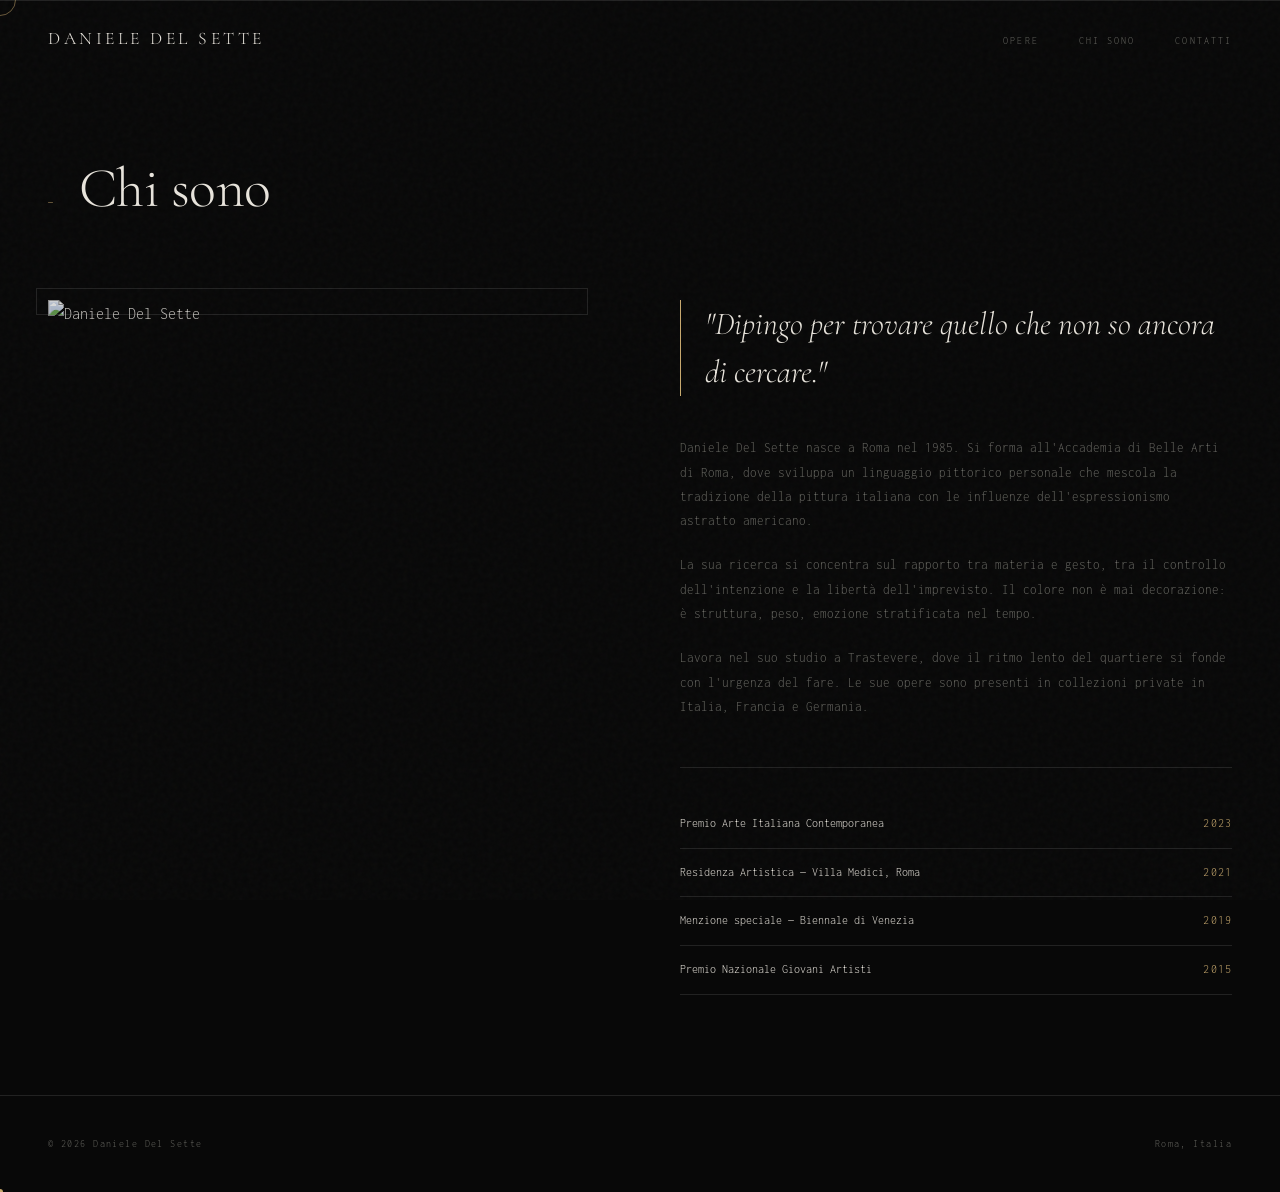
==== chi-sono/index.html @ 77f0a61c "refactoring" ====
<!DOCTYPE html>
<html lang="it">
<head>
  <meta charset="UTF-8">
  <meta name="viewport" content="width=device-width, initial-scale=1.0">
  <title>Chi sono — Daniele Del Sette</title>
  <link rel="stylesheet" href="../shared.css">
  <link rel="stylesheet" href="style.css">
</head>
<body>

  <nav id="nav">
    <a class="nav-logo" href="../home/">Daniele Del Sette</a>
    <ul class="nav-links">
      <li><a href="../opere/">Opere</a></li>
      <li><a href="../chi-sono/">Chi sono</a></li>
      <li><a href="../contatti/">Contatti</a></li>
    </ul>
  </nav>

  <section class="section page-section">
    <div class="section-header reveal">
      <span class="section-num">—</span>
      <h1 class="section-title">Chi sono</h1>
    </div>

    <div class="about-grid">

      <div class="about-image reveal">
        <!-- Sostituisci con una foto dell'artista -->
        <img src="../../immagini/artista.jpg" alt="Daniele Del Sette">
      </div>

      <div class="about-text">
        <blockquote class="about-quote reveal">
          "Dipingo per trovare quello che non so ancora di cercare."
        </blockquote>

        <div class="about-body reveal">
          <p>
            Daniele Del Sette nasce a Roma nel 1985. Si forma all'Accademia di Belle Arti
            di Roma, dove sviluppa un linguaggio pittorico personale che mescola la
            tradizione della pittura italiana con le influenze dell'espressionismo astratto
            americano.
          </p>
          <p>
            La sua ricerca si concentra sul rapporto tra materia e gesto, tra il controllo
            dell'intenzione e la libertà dell'imprevisto. Il colore non è mai decorazione:
            è struttura, peso, emozione stratificata nel tempo.
          </p>
          <p>
            Lavora nel suo studio a Trastevere, dove il ritmo lento del quartiere si
            fonde con l'urgenza del fare. Le sue opere sono presenti in collezioni
            private in Italia, Francia e Germania.
          </p>
        </div>

        <div class="about-awards reveal">
          <!-- Modifica con i premi reali dell'artista -->
          <div class="award-item">
            <span class="award-name">Premio Arte Italiana Contemporanea</span>
            <span class="award-year">2023</span>
          </div>
          <div class="award-item">
            <span class="award-name">Residenza Artistica — Villa Medici, Roma</span>
            <span class="award-year">2021</span>
          </div>
          <div class="award-item">
            <span class="award-name">Menzione speciale — Biennale di Venezia</span>
            <span class="award-year">2019</span>
          </div>
          <div class="award-item">
            <span class="award-name">Premio Nazionale Giovani Artisti</span>
            <span class="award-year">2015</span>
          </div>
        </div>
      </div>

    </div>
  </section>

  <footer>
    <span>© 2026 Daniele Del Sette</span>
    <span>Roma, Italia</span>
  </footer>

  <script src="../shared.js"></script>
  <script src="script.js"></script>
</body>
</html>
---- shared.css ----
@import url('https://fonts.googleapis.com/css2?family=Cormorant+Garamond:ital,wght@0,300;0,400;1,300;1,400&family=Inconsolata:wght@300;400&display=swap');

*, *::before, *::after { box-sizing: border-box; margin: 0; padding: 0; }

:root {
  --bg:       #080808;
  --surface:  #111111;
  --surface2: #181818;
  --line:     #222222;
  --text:     #e8e4dc;
  --muted:    #666660;
  --accent:   #c8a96e;
  --accent2:  #8b6f3e;
}

html { scroll-behavior: smooth; }

body {
  background: var(--bg);
  color: var(--text);
  font-family: 'Inconsolata', monospace;
  font-weight: 300;
  line-height: 1.7;
  min-height: 100vh;
  -webkit-font-smoothing: antialiased;
  cursor: none;
}

/* ─── CURSORE CUSTOM ─── */
.cursor-dot {
  position: fixed;
  width: 6px;
  height: 6px;
  background: var(--accent);
  border-radius: 50%;
  pointer-events: none;
  z-index: 99999;
  transform: translate(-50%, -50%);
  transition: transform .1s ease, background .2s;
}

.cursor-ring {
  position: fixed;
  width: 32px;
  height: 32px;
  border: 1px solid var(--accent);
  border-radius: 50%;
  pointer-events: none;
  z-index: 99998;
  transform: translate(-50%, -50%);
  transition: width .35s ease, height .35s ease, border-color .2s, opacity .2s;
  opacity: 0.5;
}

.cursor-ring.hover {
  width: 56px;
  height: 56px;
  opacity: 1;
  border-color: var(--accent);
}

/* ─── NOISE OVERLAY ─── */
body::before {
  content: '';
  position: fixed;
  inset: 0;
  background-image: url("data:image/svg+xml,%3Csvg viewBox='0 0 200 200' xmlns='http://www.w3.org/2000/svg'%3E%3Cfilter id='n'%3E%3CfeTurbulence type='fractalNoise' baseFrequency='0.9' numOctaves='4' stitchTiles='stitch'/%3E%3C/filter%3E%3Crect width='100%25' height='100%25' filter='url(%23n)' opacity='1'/%3E%3C/svg%3E");
  opacity: 0.03;
  pointer-events: none;
  z-index: 9999;
}

/* ─── NAV ─── */
nav {
  position: fixed;
  top: 0; left: 0; right: 0;
  z-index: 100;
  display: flex;
  align-items: center;
  justify-content: space-between;
  padding: 24px 48px;
  border-bottom: 1px solid transparent;
  transition: border-color .4s, background .4s;
}
nav.scrolled {
  background: rgba(8,8,8,0.92);
  border-color: var(--line);
  backdrop-filter: blur(8px);
}

.nav-logo {
  font-family: 'Cormorant Garamond', serif;
  font-size: 1.1rem;
  font-weight: 300;
  letter-spacing: 0.2em;
  text-transform: uppercase;
  color: var(--text);
  text-decoration: none;
}

.nav-links {
  display: flex;
  gap: 40px;
  list-style: none;
}
.nav-links a {
  font-size: 0.65rem;
  letter-spacing: 0.2em;
  text-transform: uppercase;
  color: var(--muted);
  text-decoration: none;
  transition: color .2s;
  position: relative;
}
.nav-links a::after {
  content: '';
  position: absolute;
  bottom: -2px; left: 0;
  width: 0; height: 1px;
  background: var(--accent);
  transition: width .3s;
}
.nav-links a:hover { color: var(--accent); }
.nav-links a:hover::after { width: 100%; }

/* ─── LOGO ─── */
.nav-logo-img {
  height: 78px;
  width: auto;
  display: block;
  filter: invert(1) brightness(0.85);
  transition: opacity .2s;
}
.nav-logo-img:hover { opacity: 0.7; }

/* ─── SECTIONS ─── */
.section {
  padding: 100px 48px;
  border-top: 1px solid var(--line);
}

.section-header {
  display: flex;
  align-items: baseline;
  gap: 24px;
  margin-bottom: 64px;
}

.section-num {
  font-size: 0.6rem;
  letter-spacing: 0.2em;
  color: var(--accent);
}

.section-title {
  font-family: 'Cormorant Garamond', serif;
  font-size: clamp(2rem, 5vw, 3.5rem);
  font-weight: 300;
  letter-spacing: -0.01em;
  color: var(--text);
}

/* ─── GALLERY ─── */
.gallery-grid {
  columns: 3;
  column-gap: 12px;
}

.gallery-item {
  break-inside: avoid;
  margin-bottom: 12px;
  position: relative;
  overflow: hidden;
  background: var(--surface);
}

.gallery-item img {
  width: 100%;
  display: block;
  transition: transform .6s cubic-bezier(.25,.46,.45,.94), filter .4s;
  filter: brightness(0.9) saturate(0.8);
}
.gallery-item:hover img {
  transform: scale(1.04);
  filter: brightness(1) saturate(1);
}

.gallery-item-overlay {
  position: absolute;
  inset: 0;
  background: linear-gradient(to top, rgba(0,0,0,0.85) 0%, transparent 50%);
  opacity: 0;
  transition: opacity .4s;
  display: flex;
  flex-direction: column;
  justify-content: flex-end;
  padding: 20px;
}
.gallery-item:hover .gallery-item-overlay { opacity: 1; }

.gallery-item-title {
  font-family: 'Cormorant Garamond', serif;
  font-size: 1rem;
  font-weight: 300;
  color: var(--text);
  margin-bottom: 2px;
}
.gallery-item-meta {
  font-size: 0.62rem;
  letter-spacing: 0.1em;
  color: var(--accent);
}

/* ─── LIGHTBOX ─── */
.lightbox {
  position: fixed;
  inset: 0;
  z-index: 200;
  background: rgba(0,0,0,0.95);
  display: flex;
  align-items: center;
  justify-content: center;
  opacity: 0;
  pointer-events: none;
  transition: opacity .3s;
}
.lightbox.open { opacity: 1; pointer-events: all; }

.lightbox img {
  max-width: 85vw;
  max-height: 85vh;
  object-fit: contain;
  border: 1px solid var(--line);
}

.lightbox-close {
  position: absolute;
  top: 32px; right: 40px;
  font-size: 0.6rem;
  letter-spacing: 0.2em;
  text-transform: uppercase;
  color: var(--muted);
  transition: color .2s;
  background: none;
  border: none;
  cursor: none;
}
.lightbox-close:hover { color: var(--accent); }

.lightbox-info {
  position: absolute;
  bottom: 40px; left: 48px;
}
.lightbox-info h3 {
  font-family: 'Cormorant Garamond', serif;
  font-size: 1.4rem;
  font-weight: 300;
  color: var(--text);
  margin-bottom: 4px;
}
.lightbox-info p { font-size: 0.65rem; color: var(--muted); letter-spacing: 0.1em; }

.contact-links {
  display: flex;
  flex-direction: column;
  gap: 0;
  margin-bottom: 48px;
}

.contact-link {
  display: flex;
  align-items: center;
  justify-content: space-between;
  padding: 20px 0;
  border-bottom: 1px solid var(--line);
  text-decoration: none;
  color: var(--muted);
  font-size: 0.72rem;
  letter-spacing: 0.1em;
  transition: color .2s, padding-left .3s;
}
.contact-link:hover { color: var(--accent); padding-left: 8px; }
.contact-link .arrow { font-size: 1rem; color: var(--line); transition: color .2s; }
.contact-link:hover .arrow { color: var(--accent); }


/* ─── FOOTER ─── */
footer {
  padding: 40px 48px;
  border-top: 1px solid var(--line);
  display: flex;
  align-items: center;
  justify-content: space-between;
  font-size: 0.6rem;
  letter-spacing: 0.15em;
  color: var(--muted);
}

/* ─── ANIMATIONS ─── */
@keyframes fadeUp {
  from { opacity: 0; transform: translateY(20px); }
  to   { opacity: 1; transform: translateY(0); }
}

.reveal {
  opacity: 0;
  transform: translateY(24px);
  transition: opacity .8s ease, transform .8s ease;
}
.reveal.visible { opacity: 1; transform: none; }

/* ─── RESPONSIVE ─── */
@media (max-width: 900px) {
  nav { padding: 20px 28px; }
  .section { padding: 72px 28px; }
  .gallery-grid { columns: 2; }
  footer { padding: 32px 28px; }
}

@media (max-width: 600px) {
  .nav-links { display: none; }
  .section { padding: 56px 20px; }
  .gallery-grid { columns: 1; }
  footer { flex-direction: column; gap: 12px; text-align: center; }
}

@media print {
  * { animation: none !important; opacity: 1 !important; }
  body { background: white; color: black; cursor: auto; }
  nav, .lightbox, .cursor-dot, .cursor-ring { display: none; }
}
---- chi-sono/style.css ----
/* ─── PAGINA CHI SONO ─── */
.page-section {
  padding-top: 140px;
}

.about-grid {
  display: grid;
  grid-template-columns: 1fr 1fr;
  gap: 80px;
  align-items: start;
}

.about-image {
  position: relative;
}
.about-image img {
  width: 100%;
  aspect-ratio: 3/4;
  object-fit: cover;
  filter: grayscale(30%) brightness(0.85);
}
.about-image::before {
  content: '';
  position: absolute;
  top: -12px; left: -12px;
  right: 12px; bottom: 12px;
  border: 1px solid var(--line);
  z-index: -1;
}

.about-quote {
  font-family: 'Cormorant Garamond', serif;
  font-size: clamp(1.4rem, 3vw, 2rem);
  font-weight: 300;
  font-style: italic;
  color: var(--text);
  line-height: 1.5;
  margin-bottom: 40px;
  padding-left: 24px;
  border-left: 1px solid var(--accent);
}

.about-body {
  font-size: 0.8rem;
  color: var(--muted);
  line-height: 1.9;
}
.about-body p + p { margin-top: 20px; }

.about-awards {
  margin-top: 48px;
  border-top: 1px solid var(--line);
  padding-top: 32px;
}

.award-item {
  display: flex;
  justify-content: space-between;
  align-items: baseline;
  padding: 14px 0;
  border-bottom: 1px solid var(--line);
  font-size: 0.72rem;
}
.award-item .award-name { color: var(--text); }
.award-item .award-year { color: var(--accent); letter-spacing: 0.1em; }

@media (max-width: 900px) {
  .about-grid { grid-template-columns: 1fr; gap: 40px; }
}
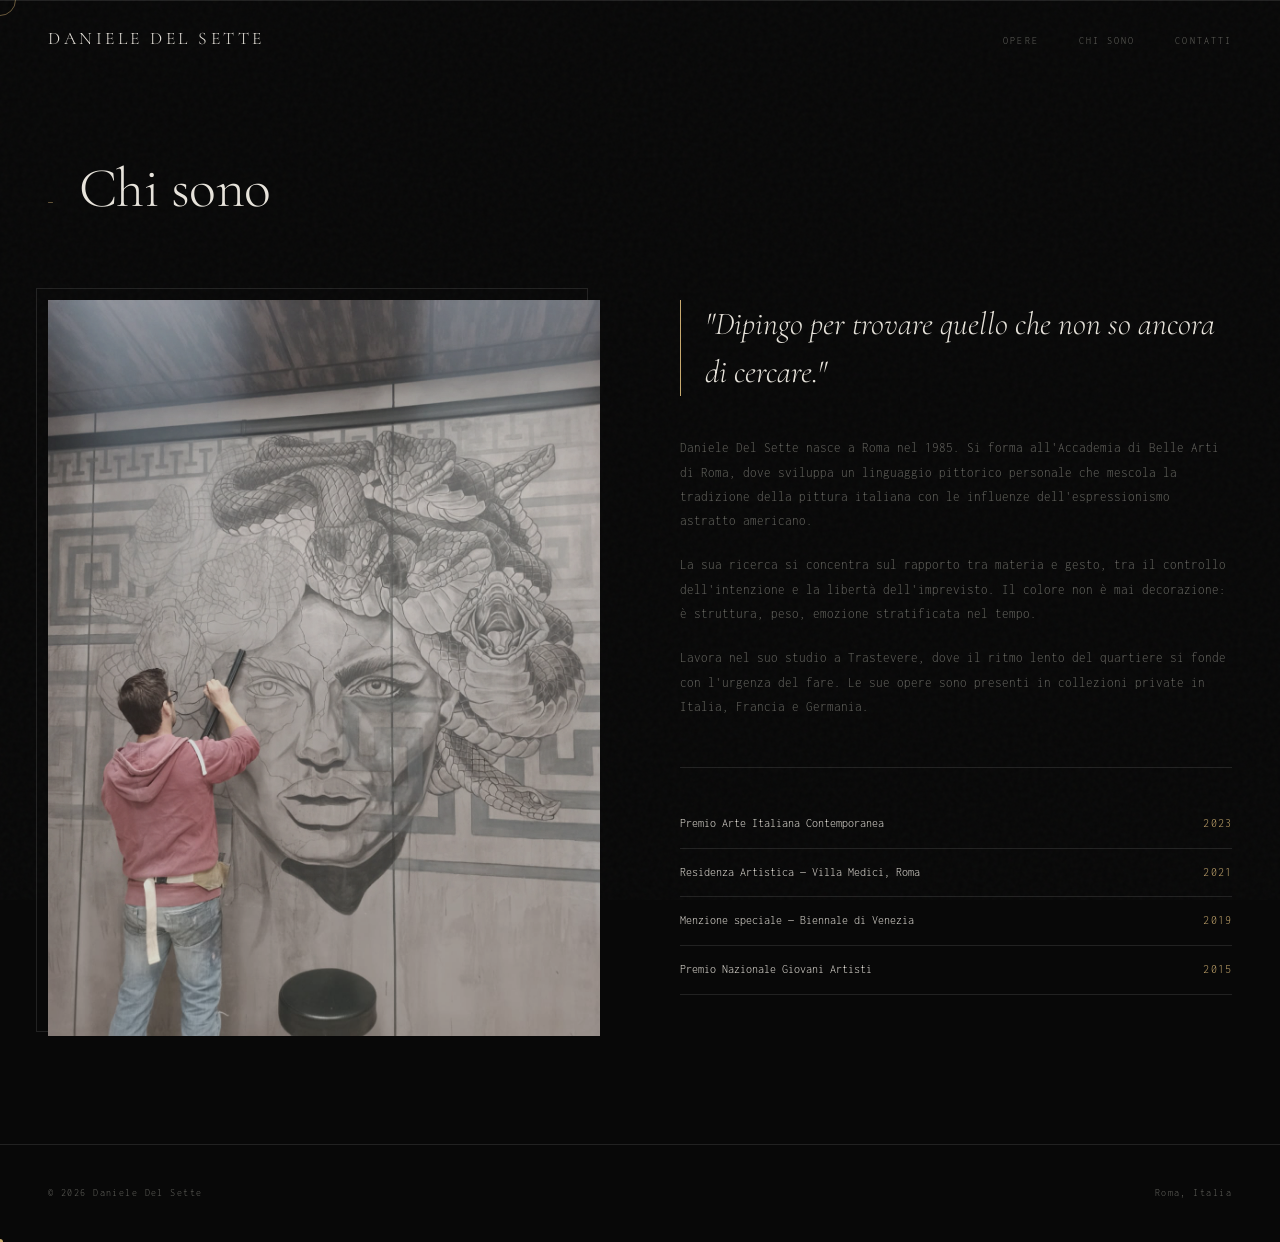
==== commit 201d3a04: "fix path & img sources" ====
--- a/chi-sono/index.html
+++ b/chi-sono/index.html
@@ -10,11 +10,11 @@
 <body>
 
   <nav id="nav">
-    <a class="nav-logo" href="../home/">Daniele Del Sette</a>
+    <a class="nav-logo" href="../index.html">Daniele Del Sette</a>
     <ul class="nav-links">
-      <li><a href="../opere/">Opere</a></li>
-      <li><a href="../chi-sono/">Chi sono</a></li>
-      <li><a href="../contatti/">Contatti</a></li>
+      <li><a href="../opere/index.html">Opere</a></li>
+      <li><a href="index.html">Chi sono</a></li>
+      <li><a href="../contatti/index.html">Contatti</a></li>
     </ul>
   </nav>
 
@@ -28,7 +28,7 @@
 
       <div class="about-image reveal">
         <!-- Sostituisci con una foto dell'artista -->
-        <img src="../../immagini/artista.jpg" alt="Daniele Del Sette">
+        <img src="../media\murales\TJLH2013.JPG" alt="Daniele Del Sette">
       </div>
 
       <div class="about-text">
